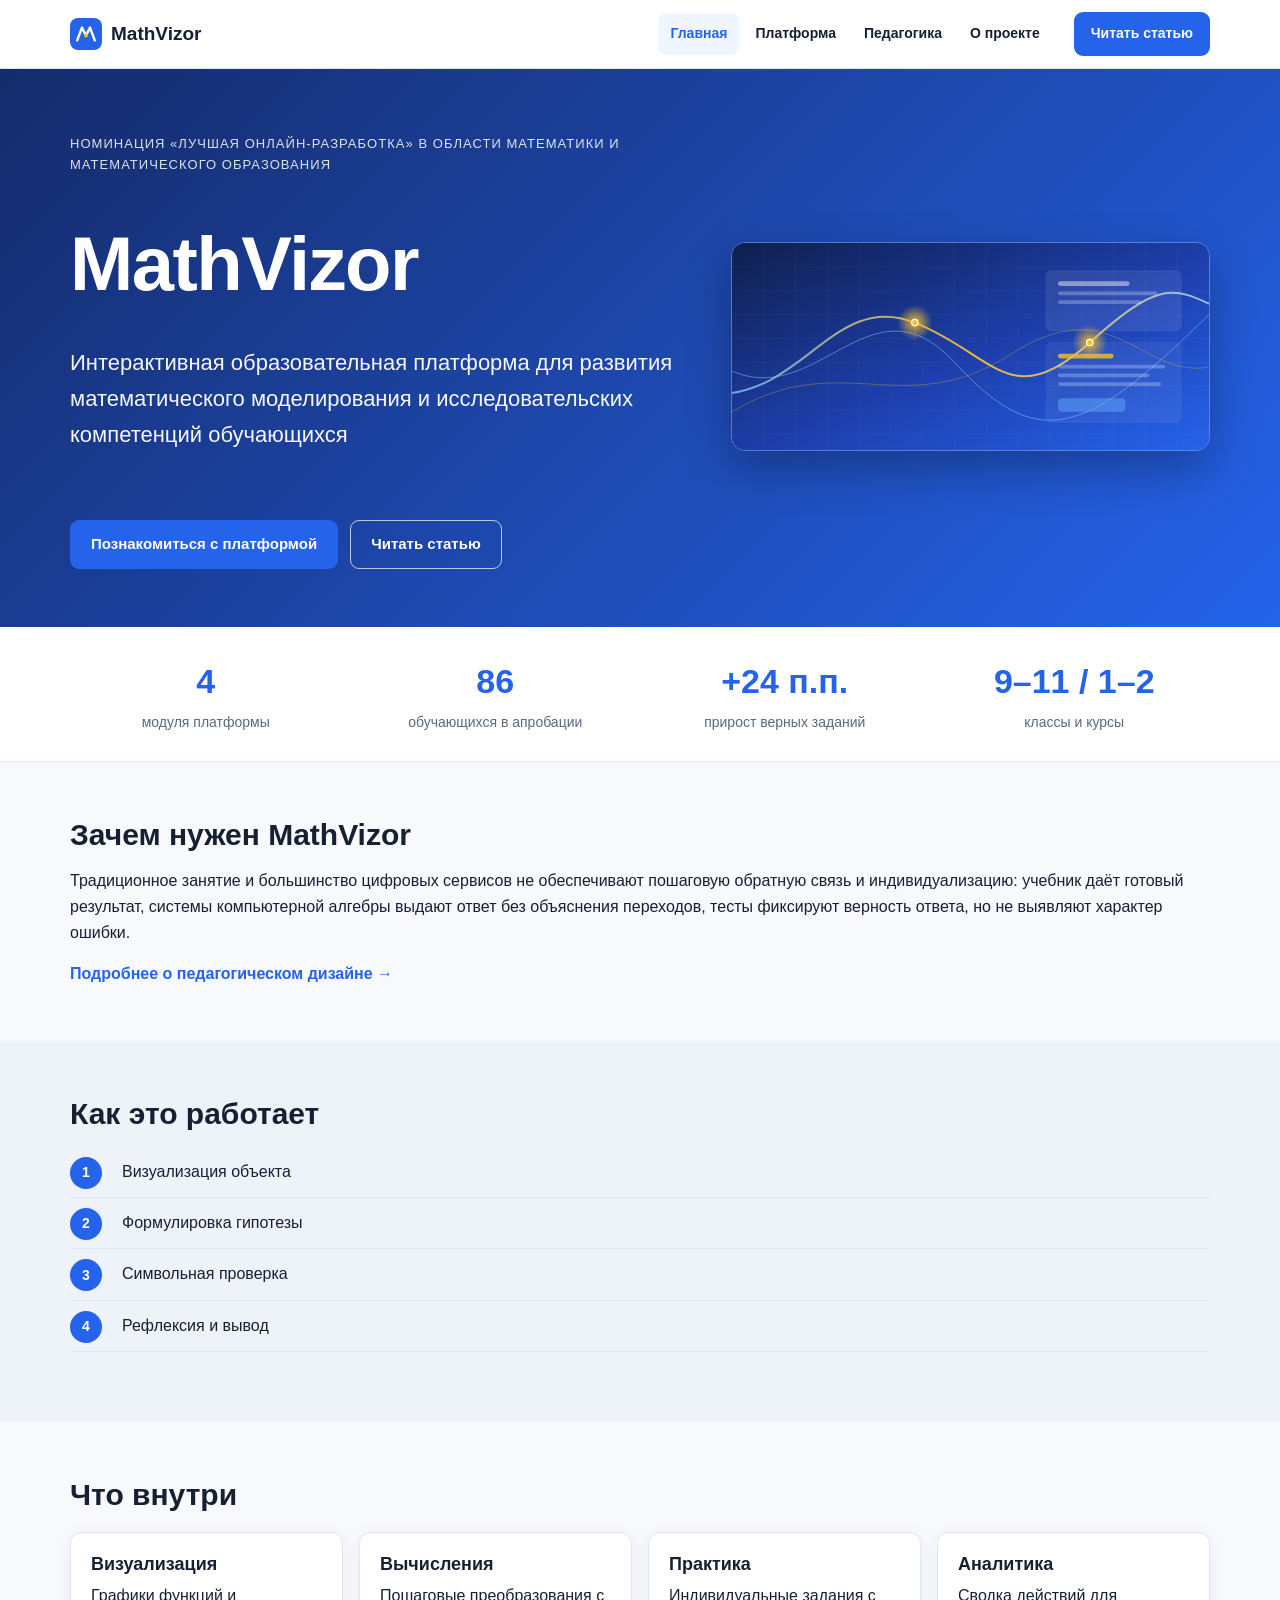
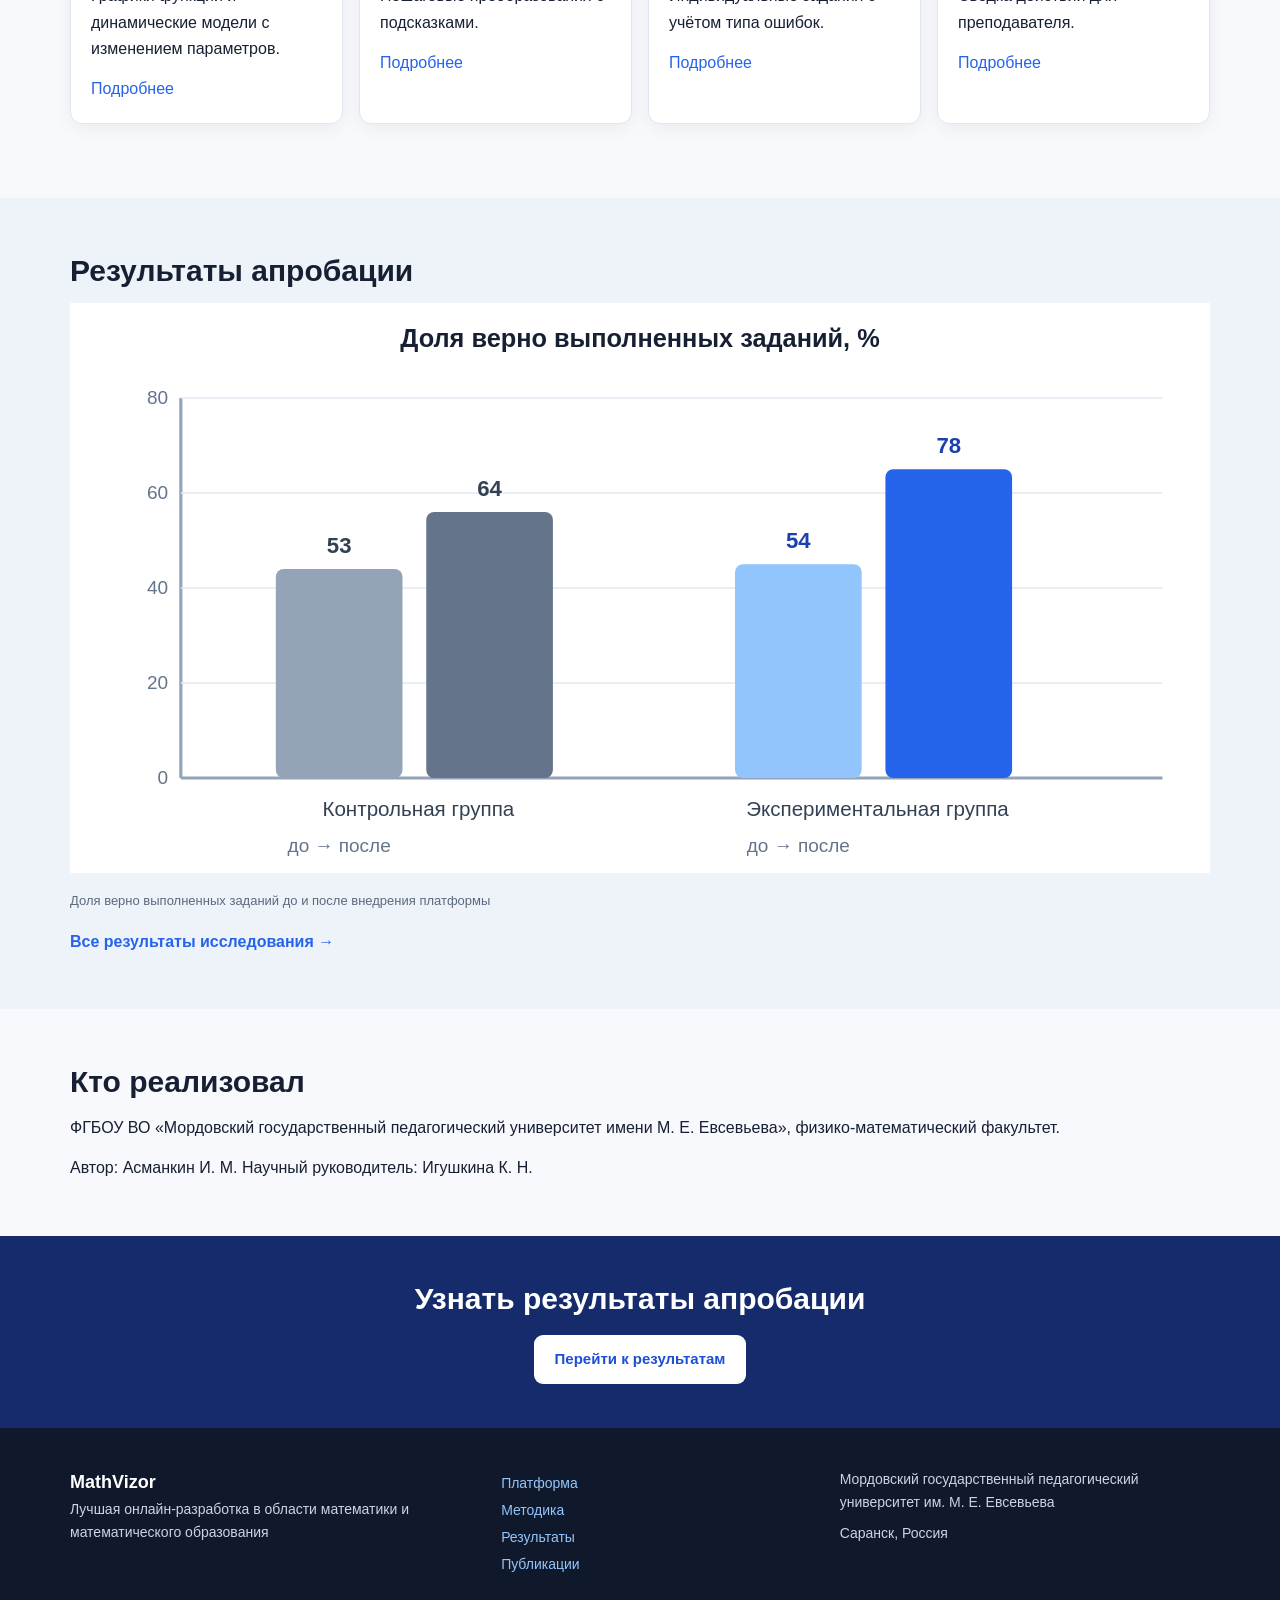
==== index.html @ 85812531 "git gut" ====
<!doctype html>
<html lang="ru">
<head>
  <meta charset="utf-8">
  <meta name="viewport" content="width=device-width, initial-scale=1">
  <title>MathVizor — интерактивная платформа обучения математике</title>
  <meta name="description" content="MathVizor — интерактивная веб-платформа для развития математического моделирования и исследовательских компетенций обучающихся.">
  <meta property="og:title" content="MathVizor — интерактивная платформа обучения математике">
  <meta property="og:description" content="Визуализация, символьные вычисления, адаптивные задания и аналитика обучения.">
  <meta property="og:type" content="website">
  <link rel="icon" href="assets/img/favicon.svg" type="image/svg+xml">
  <link rel="stylesheet" href="assets/css/style.css">
</head>
<body>
  <a class="skip-link" href="#main">Перейти к содержимому</a>

  <!-- ================= ШАПКА (дублируется на всех страницах) ================= -->
  <header class="site-header">
    <div class="container header-inner">
      <a class="logo" href="index.html" aria-label="MathVizor — на главную">
        <img src="assets/img/logo.svg" alt="" width="32" height="32">
        <span>MathVizor</span>
      </a>

      <nav class="main-nav" id="main-nav" aria-label="Основная навигация">
        <ul class="nav-list">
          <li><a class="is-active" href="index.html" aria-current="page">Главная</a></li>
          <li class="has-submenu">
            <a href="platform.html">Платформа</a>
            <ul class="submenu">
              <li><a href="platform.html">Возможности и интерфейс</a></li>
              <li><a href="technology.html">Архитектура и технологии</a></li>
              <li><a href="tasks.html">Задания и обратная связь</a></li>
            </ul>
          </li>
          <li class="has-submenu">
            <a href="pedagogy.html">Педагогика</a>
            <ul class="submenu">
              <li><a href="pedagogy.html">Педагогический дизайн</a></li>
              <li><a href="methodology.html">Методика использования</a></li>
              <li><a href="results.html">Результаты апробации</a></li>
            </ul>
          </li>
          <li class="has-submenu">
            <a href="about.html">О проекте</a>
            <ul class="submenu">
              <li><a href="about.html#authors">Авторы</a></li>
              <li><a href="publications.html">Публикации</a></li>
              <li><a href="about.html#contacts">Контакты</a></li>
            </ul>
          </li>
        </ul>
      </nav>

      <a class="btn btn-primary header-cta" href="publications.html">Читать статью</a>
      <button class="nav-toggle" type="button" aria-expanded="false"
              aria-controls="main-nav" aria-label="Открыть меню">
        <span></span><span></span><span></span>
      </button>
    </div>
  </header>

  <main id="main">

    <!-- 1. HERO -->
    <section class="hero" id="hero">
      <div class="container hero-inner">
        <p class="eyebrow">Номинация «Лучшая онлайн-разработка» в области математики и математического образования</p>
        <h1>MathVizor</h1>
        <p class="lead">Интерактивная образовательная платформа для развития математического моделирования и исследовательских компетенций обучающихся</p>
        <div class="actions">
          <a class="btn btn-primary" href="platform.html">Познакомиться с платформой</a>
          <a class="btn btn-ghost" href="publications.html">Читать статью</a>
        </div>
        <figure class="hero-art">
          <img src="assets/img/hero-math.svg" alt="Абстрактная визуализация графиков функций и критических точек">
        </figure>
      </div>
    </section>

    <!-- 2. КЛЮЧЕВЫЕ ЦИФРЫ -->
    <section class="stats" id="stats" aria-labelledby="stats-title">
      <div class="container">
        <h2 id="stats-title" class="visually-hidden">Ключевые цифры проекта</h2>
        <ul class="stats-grid">
          <li><strong>4</strong><span>модуля платформы</span></li>
          <li><strong>86</strong><span>обучающихся в апробации</span></li>
          <li><strong>+24 п.п.</strong><span>прирост верных заданий</span></li>
          <li><strong>9–11 / 1–2</strong><span>классы и курсы</span></li>
        </ul>
      </div>
    </section>

    <!-- 3. ПРОБЛЕМА -->
    <section class="section" id="problem">
      <div class="container">
        <h2>Зачем нужен MathVizor</h2>
        <p>Традиционное занятие и большинство цифровых сервисов не обеспечивают пошаговую обратную связь и индивидуализацию: учебник даёт готовый результат, системы компьютерной алгебры выдают ответ без объяснения переходов, тесты фиксируют верность ответа, но не выявляют характер ошибки.</p>
        <a class="text-link" href="pedagogy.html">Подробнее о педагогическом дизайне →</a>
      </div>
    </section>

    <!-- 4. КАК ЭТО РАБОТАЕТ -->
    <section class="section section-alt" id="how">
      <div class="container">
        <h2>Как это работает</h2>
        <ol class="steps">
          <li>Визуализация объекта</li>
          <li>Формулировка гипотезы</li>
          <li>Символьная проверка</li>
          <li>Рефлексия и вывод</li>
        </ol>
      </div>
    </section>

    <!-- 5. ЧТО ВНУТРИ -->
    <section class="section" id="modules">
      <div class="container">
        <h2>Что внутри</h2>
        <ul class="card-grid">
          <li class="card">
            <h3>Визуализация</h3>
            <p>Графики функций и динамические модели с изменением параметров.</p>
            <a href="platform.html">Подробнее</a>
          </li>
          <li class="card">
            <h3>Вычисления</h3>
            <p>Пошаговые преобразования с подсказками.</p>
            <a href="tasks.html">Подробнее</a>
          </li>
          <li class="card">
            <h3>Практика</h3>
            <p>Индивидуальные задания с учётом типа ошибок.</p>
            <a href="tasks.html">Подробнее</a>
          </li>
          <li class="card">
            <h3>Аналитика</h3>
            <p>Сводка действий для преподавателя.</p>
            <a href="platform.html">Подробнее</a>
          </li>
        </ul>
      </div>
    </section>

    <!-- 6. РЕЗУЛЬТАТЫ -->
    <section class="section section-alt" id="results-preview">
      <div class="container">
        <h2>Результаты апробации</h2>
        <figure>
          <img src="assets/img/results-chart.svg"
               alt="Доля верных заданий выросла с 54 до 78 процентов в экспериментальной группе и с 53 до 64 процентов в контрольной">
          <figcaption>Доля верно выполненных заданий до и после внедрения платформы</figcaption>
        </figure>
        <a class="text-link" href="results.html">Все результаты исследования →</a>
      </div>
    </section>

    <!-- 7. АВТОРЫ -->
    <section class="section" id="authors-preview">
      <div class="container">
        <h2>Кто реализовал</h2>
        <p>ФГБОУ ВО «Мордовский государственный педагогический университет имени М. Е. Евсевьева», физико-математический факультет.</p>
        <p>Автор: Асманкин И. М. Научный руководитель: Игушкина К. Н.</p>
      </div>
    </section>

    <!-- 8. ФИНАЛЬНЫЙ CTA -->
    <section class="cta">
      <div class="container">
        <h2>Узнать результаты апробации</h2>
        <a class="btn btn-light" href="results.html">Перейти к результатам</a>
      </div>
    </section>

  </main>

  <!-- ================= ПОДВАЛ (дублируется на всех страницах) ================= -->
  <footer class="site-footer">
    <div class="container footer-grid">
      <div>
        <strong>MathVizor</strong>
        <p>Лучшая онлайн-разработка в области математики и математического образования</p>
      </div>
      <nav aria-label="Ссылки в подвале">
        <ul>
          <li><a href="platform.html">Платформа</a></li>
          <li><a href="methodology.html">Методика</a></li>
          <li><a href="results.html">Результаты</a></li>
          <li><a href="publications.html">Публикации</a></li>
        </ul>
      </nav>
      <div>
        <p>Мордовский государственный педагогический университет им. М. Е. Евсевьева</p>
        <p>Саранск, Россия</p>
      </div>
    </div>
  </footer>

  <script src="assets/js/main.js" defer></script>
</body>
</html>
---- assets/css/style.css ----
/* MathVizor — стили статического сайта */
:root {
  --ink: #172033;
  --muted: #5b6a7d;
  --line: #dfe6ef;
  --bg: #f7f9fc;
  --card: #ffffff;
  --accent: #2563eb;
  --accent-dark: #1d4ed8;
  --accent-soft: #eff6ff;
  --radius: 12px;
  --shadow: 0 4px 18px rgba(23, 32, 51, .06);
}

*, *::before, *::after { box-sizing: border-box; }
html { scroll-behavior: smooth; }
body {
  margin: 0;
  font: 16px/1.65 "Segoe UI", Arial, sans-serif;
  color: var(--ink);
  background: var(--bg);
}
img, svg { max-width: 100%; height: auto; }
a { color: var(--accent); text-decoration: none; }
a:hover { color: var(--accent-dark); text-decoration: underline; }
h1, h2, h3 { line-height: 1.25; }
h1 { font-size: clamp(30px, 4vw, 46px); margin: 0 0 14px; }
h2 { font-size: clamp(23px, 3vw, 30px); margin: 0 0 14px; }
h3 { font-size: 18px; margin: 0 0 8px; }
p { margin: 0 0 14px; }
ol, ul { margin: 0 0 16px; padding-left: 22px; }
li { margin: 4px 0; }
.container { width: min(1140px, 92%); margin: 0 auto; }

.visually-hidden {
  position: absolute; width: 1px; height: 1px; padding: 0; margin: -1px;
  overflow: hidden; clip: rect(0 0 0 0); white-space: nowrap; border: 0;
}
.skip-link {
  position: absolute; left: -9999px; top: 0; z-index: 100;
  background: #fff; padding: 10px 16px; border: 2px solid var(--accent);
}
.skip-link:focus { left: 12px; top: 12px; }

/* ---------- Шапка ---------- */
.site-header {
  position: sticky; top: 0; z-index: 50;
  background: rgba(255,255,255,.96);
  border-bottom: 1px solid var(--line);
  backdrop-filter: blur(10px);
}
.header-inner {
  display: flex; align-items: center; gap: 22px;
  min-height: 68px;
}
.logo {
  display: inline-flex; align-items: center; gap: 9px;
  font-weight: 800; font-size: 19px; color: var(--ink); white-space: nowrap;
}
.logo:hover { text-decoration: none; color: var(--accent); }
.logo img { width: 32px; height: 32px; }

.main-nav { margin-left: auto; }
.nav-list { display: flex; gap: 4px; list-style: none; margin: 0; padding: 0; }
.nav-list > li { position: relative; margin: 0; }
.nav-list > li > a {
  display: block; padding: 9px 12px; border-radius: 8px;
  font-size: 14px; font-weight: 600; color: var(--ink);
}
.nav-list > li > a:hover { background: var(--accent-soft); color: var(--accent); text-decoration: none; }
.nav-list a.is-active { color: var(--accent); background: var(--accent-soft); }
.submenu {
  display: none; position: absolute; top: 100%; left: 0; z-index: 60;
  min-width: 230px; list-style: none; margin: 0; padding: 8px;
  background: #fff; border: 1px solid var(--line);
  border-radius: 10px; box-shadow: var(--shadow);
}
.has-submenu:hover > .submenu,
.has-submenu:focus-within > .submenu { display: block; }
.submenu li { margin: 0; }
.submenu a { display: block; padding: 8px 10px; border-radius: 6px; font-size: 14px; color: var(--ink); }
.submenu a:hover { background: var(--accent-soft); text-decoration: none; }

.btn {
  display: inline-block; padding: 11px 20px; border-radius: 9px;
  font-weight: 700; font-size: 15px; border: 1px solid transparent; cursor: pointer;
}
.btn:hover { text-decoration: none; }
.btn-primary { background: var(--accent); color: #fff; }
.btn-primary:hover { background: var(--accent-dark); color: #fff; }
.btn-ghost { border-color: rgba(255,255,255,.7); color: #fff; }
.btn-ghost:hover { background: rgba(255,255,255,.12); color: #fff; }
.btn-light { background: #fff; color: var(--accent-dark); }
.btn-light:hover { background: #eef2ff; color: var(--accent-dark); }
.header-cta { white-space: nowrap; font-size: 14px; padding: 9px 16px; }

.nav-toggle {
  display: none; flex-direction: column; gap: 4px;
  background: none; border: 1px solid var(--line); border-radius: 8px;
  padding: 8px; cursor: pointer;
}
.nav-toggle span { display: block; width: 20px; height: 2px; background: var(--ink); }

/* ---------- Главная ---------- */
.hero {
  background: linear-gradient(135deg, #152b6b 0%, #2563eb 100%);
  color: #fff; padding: 64px 0 58px;
}
.hero h1 { font-size: clamp(46px, 8vw, 76px); margin: 0 0 8px; letter-spacing: -.02em; }
.hero .eyebrow {
  margin: 0 0 14px; font-size: 13px; letter-spacing: .08em;
  text-transform: uppercase; opacity: .85; max-width: 720px;
}
.hero .lead { font-size: clamp(18px, 2.2vw, 22px); max-width: 760px; opacity: .96; }
.hero .actions { display: flex; gap: 12px; flex-wrap: wrap; margin-top: 26px; }

.stats { background: #fff; border-bottom: 1px solid var(--line); }
.stats-grid {
  list-style: none; margin: 0; padding: 26px 0;
  display: grid; grid-template-columns: repeat(4, 1fr); gap: 18px;
}
.stats-grid li { margin: 0; text-align: center; }
.stats-grid strong { display: block; font-size: clamp(24px, 3vw, 34px); color: var(--accent); }
.stats-grid span { font-size: 14px; color: var(--muted); }
.stats-grid.compact { padding: 10px 0; }
.stats-grid.compact strong { font-size: 26px; }

.section { padding: 54px 0; }
.section-alt { background: #eef3f9; }
.section > .container > p:last-child { margin-bottom: 0; }
.mt { margin-top: 18px; }
.small { font-size: 13px; color: var(--muted); }
.text-link { font-weight: 700; }

.steps { list-style: none; padding: 0; counter-reset: step; }
.steps li {
  position: relative; padding: 12px 0 12px 52px; margin: 0;
  border-bottom: 1px solid var(--line); counter-increment: step;
}
.steps li::before {
  content: counter(step); position: absolute; left: 0; top: 10px;
  width: 32px; height: 32px; border-radius: 50%;
  background: var(--accent); color: #fff; font-weight: 700;
  display: grid; place-items: center; font-size: 14px;
}
.steps-inline { display: flex; flex-wrap: wrap; gap: 10px; }
.steps-inline li {
  border: 1px solid var(--line); border-radius: 999px;
  padding: 8px 16px 8px 44px; background: #fff; flex: 1 1 auto;
}
.steps-inline li::before { top: 5px; width: 26px; height: 26px; font-size: 13px; }

.card-grid {
  list-style: none; padding: 0;
  display: grid; grid-template-columns: repeat(auto-fit, minmax(250px, 1fr)); gap: 16px;
}
.card-grid.four { grid-template-columns: repeat(auto-fit, minmax(220px, 1fr)); }
.card {
  background: var(--card); border: 1px solid var(--line);
  border-radius: var(--radius); padding: 20px; box-shadow: var(--shadow);
}
.card p:last-child { margin-bottom: 0; }

figure { margin: 0 0 18px; }
figcaption { font-size: 13px; color: var(--muted); margin-top: 8px; }
.table-block { overflow-x: auto; }
.data-table { background: #fff; font-size: 14px; }
.data-table caption { font-weight: 700; text-align: left; padding: 10px 0; color: var(--ink); }
.data-table th, .data-table td { border: 1px solid var(--line); padding: 10px 12px; vertical-align: top; }
.data-table thead th { background: var(--accent-soft); }
.data-table tbody th { font-weight: 600; width: 30%; }

.note {
  border-left: 4px solid var(--accent); background: var(--accent-soft);
  padding: 14px 18px; border-radius: 0 10px 10px 0; margin: 20px 0 0;
  font-size: 14px;
}
.note:last-child { margin-bottom: 0; }

.cta { background: #152b6b; color: #fff; padding: 44px 0; text-align: center; }
.cta h2 { margin-bottom: 18px; }

/* ---------- Внутренние страницы ---------- */
.breadcrumbs { background: #fff; border-bottom: 1px solid var(--line); }
.breadcrumbs ol {
  list-style: none; display: flex; flex-wrap: wrap; gap: 6px;
  margin: 0; padding: 12px 0; font-size: 13px; color: var(--muted);
}
.breadcrumbs li:not(:last-child)::after { content: "/"; margin-left: 6px; color: #aab5c4; }
.page-head { background: #fff; padding: 36px 0 10px; }
.page-head .lead { max-width: 780px; color: var(--muted); font-size: 18px; }
.two-columns {
  display: grid; grid-template-columns: repeat(auto-fit, minmax(300px, 1fr)); gap: 24px;
}
.two-columns > figure { align-self: start; }

.timeline { list-style: none; padding: 0; }
.timeline li {
  position: relative; margin: 0 0 14px; padding: 18px 20px 18px 56px;
  background: #fff; border: 1px solid var(--line); border-radius: var(--radius);
}
.timeline li::before {
  content: ""; position: absolute; left: 22px; top: 26px;
  width: 12px; height: 12px; border-radius: 50%; background: var(--accent);
  box-shadow: 0 0 0 5px var(--accent-soft);
}
.timeline p:last-child { margin-bottom: 0; }

.accordion {
  background: #fff; border: 1px solid var(--line);
  border-radius: 10px; padding: 12px 18px; margin-bottom: 10px;
}
.accordion summary { cursor: pointer; font-weight: 700; }
.accordion p { margin: 12px 0 4px; color: var(--muted); }

.pub-list li { margin-bottom: 10px; }

/* ---------- Галерея фотографий ---------- */
.gallery {
  display: grid; grid-template-columns: repeat(auto-fit, minmax(230px, 1fr)); gap: 16px;
}
.gallery figure { background: #fff; border: 1px solid var(--line); border-radius: var(--radius); padding: 12px; }
.gallery img { border-radius: 8px; width: 100%; aspect-ratio: 4 / 3; object-fit: cover; background: #eef2f7; }
.gallery figcaption { font-weight: 600; text-align: center; }

/* ---------- Подвал ---------- */
.site-footer { background: #10192b; color: #cbd5e1; padding: 40px 0 28px; font-size: 14px; }
.site-footer a { color: #93c5fd; }
.footer-grid { display: grid; grid-template-columns: 1.3fr 1fr 1.2fr; gap: 30px; }
.footer-grid strong { color: #fff; font-size: 18px; }
.footer-grid ul { list-style: none; padding: 0; margin: 0; }
.footer-grid p { margin-bottom: 8px; }

/* ---------- Адаптив ---------- */
@media (max-width: 900px) {
  .nav-toggle { display: inline-flex; }
  .main-nav {
    display: none; position: absolute; top: 100%; left: 0; right: 0;
    background: #fff; border-bottom: 1px solid var(--line); padding: 10px 4%;
    box-shadow: var(--shadow);
  }
  .main-nav.is-open { display: block; }
  .nav-list { flex-direction: column; }
  .nav-list > li > a { padding: 10px 12px; }
  .submenu { position: static; box-shadow: none; border: 0; padding: 0 0 0 12px; }
  .has-submenu:hover > .submenu, .has-submenu:focus-within > .submenu { display: block; }
  .header-cta { display: none; }
  .footer-grid { grid-template-columns: 1fr; gap: 18px; }
}
@media (max-width: 620px) {
  .stats-grid { grid-template-columns: repeat(2, 1fr); }
  .section { padding: 38px 0; }
  .hero { padding: 46px 0 40px; }
  .data-table { font-size: 13px; }
  .data-table th, .data-table td { padding: 8px; }
  .data-table tbody th { width: auto; }
}
/* ---------- Иллюстрации ---------- */
.hero-inner {
  position: relative;
  display: grid;
  grid-template-columns: minmax(0, 1fr) minmax(280px, 42%);
  gap: 26px;
  align-items: center;
}
.hero-inner > .eyebrow,
.hero-inner > h1,
.hero-inner > .lead,
.hero-inner > .actions { grid-column: 1; }
.hero-art {
  grid-column: 2;
  grid-row: 1 / span 4;
  margin: 0;
}
.hero-art img {
  border-radius: 14px;
  border: 1px solid rgba(255,255,255,.25);
  box-shadow: 0 18px 45px rgba(0,0,0,.28);
}
.cycle-figure { max-width: 420px; margin: 0 auto 26px; }
.two-columns figure img { border-radius: 10px; border: 1px solid var(--line); }
.gallery img { object-fit: cover; background: #fff; }

@media (max-width: 900px) {
  .hero-inner { grid-template-columns: 1fr; }
  .hero-art { grid-column: 1; grid-row: auto; margin-top: 22px; }
}

@media print {
  .site-header, .nav-toggle, .cta, .skip-link { display: none; }
  body { background: #fff; }
  .section { padding: 18px 0; }
}
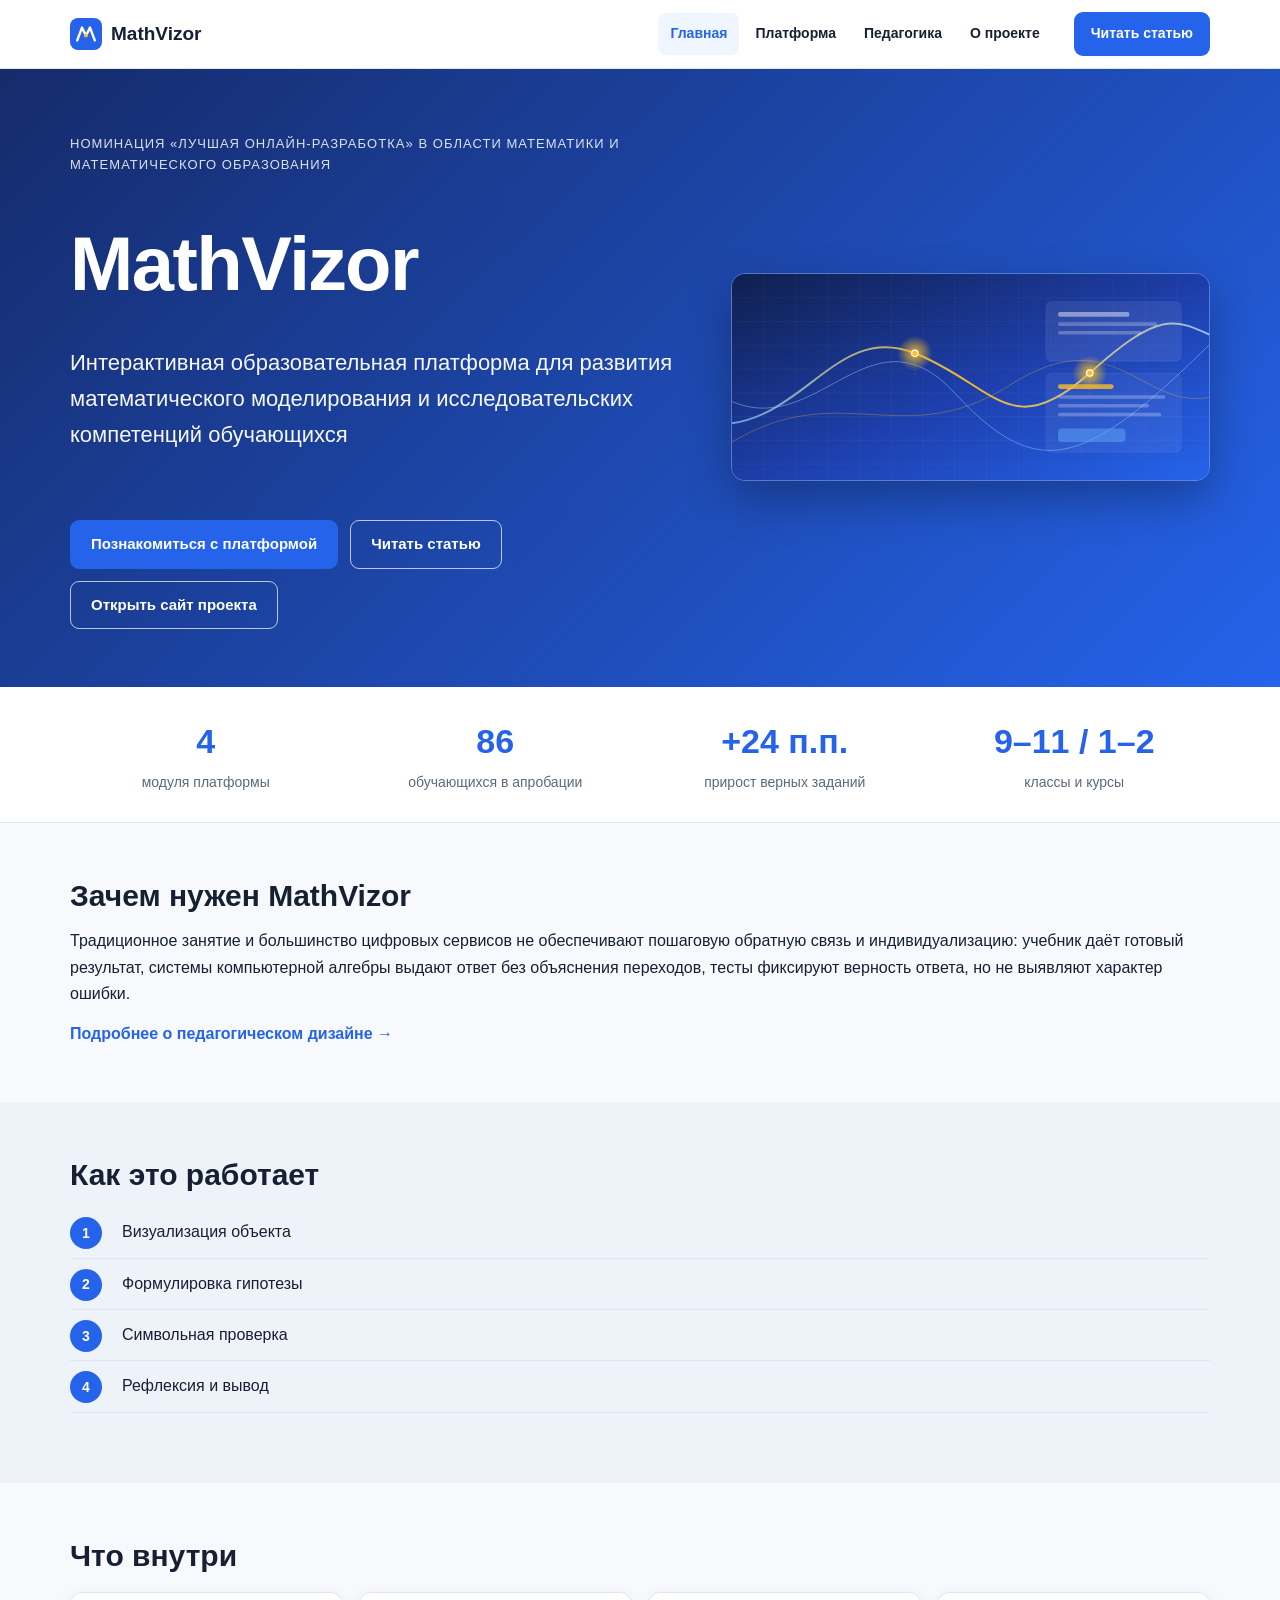
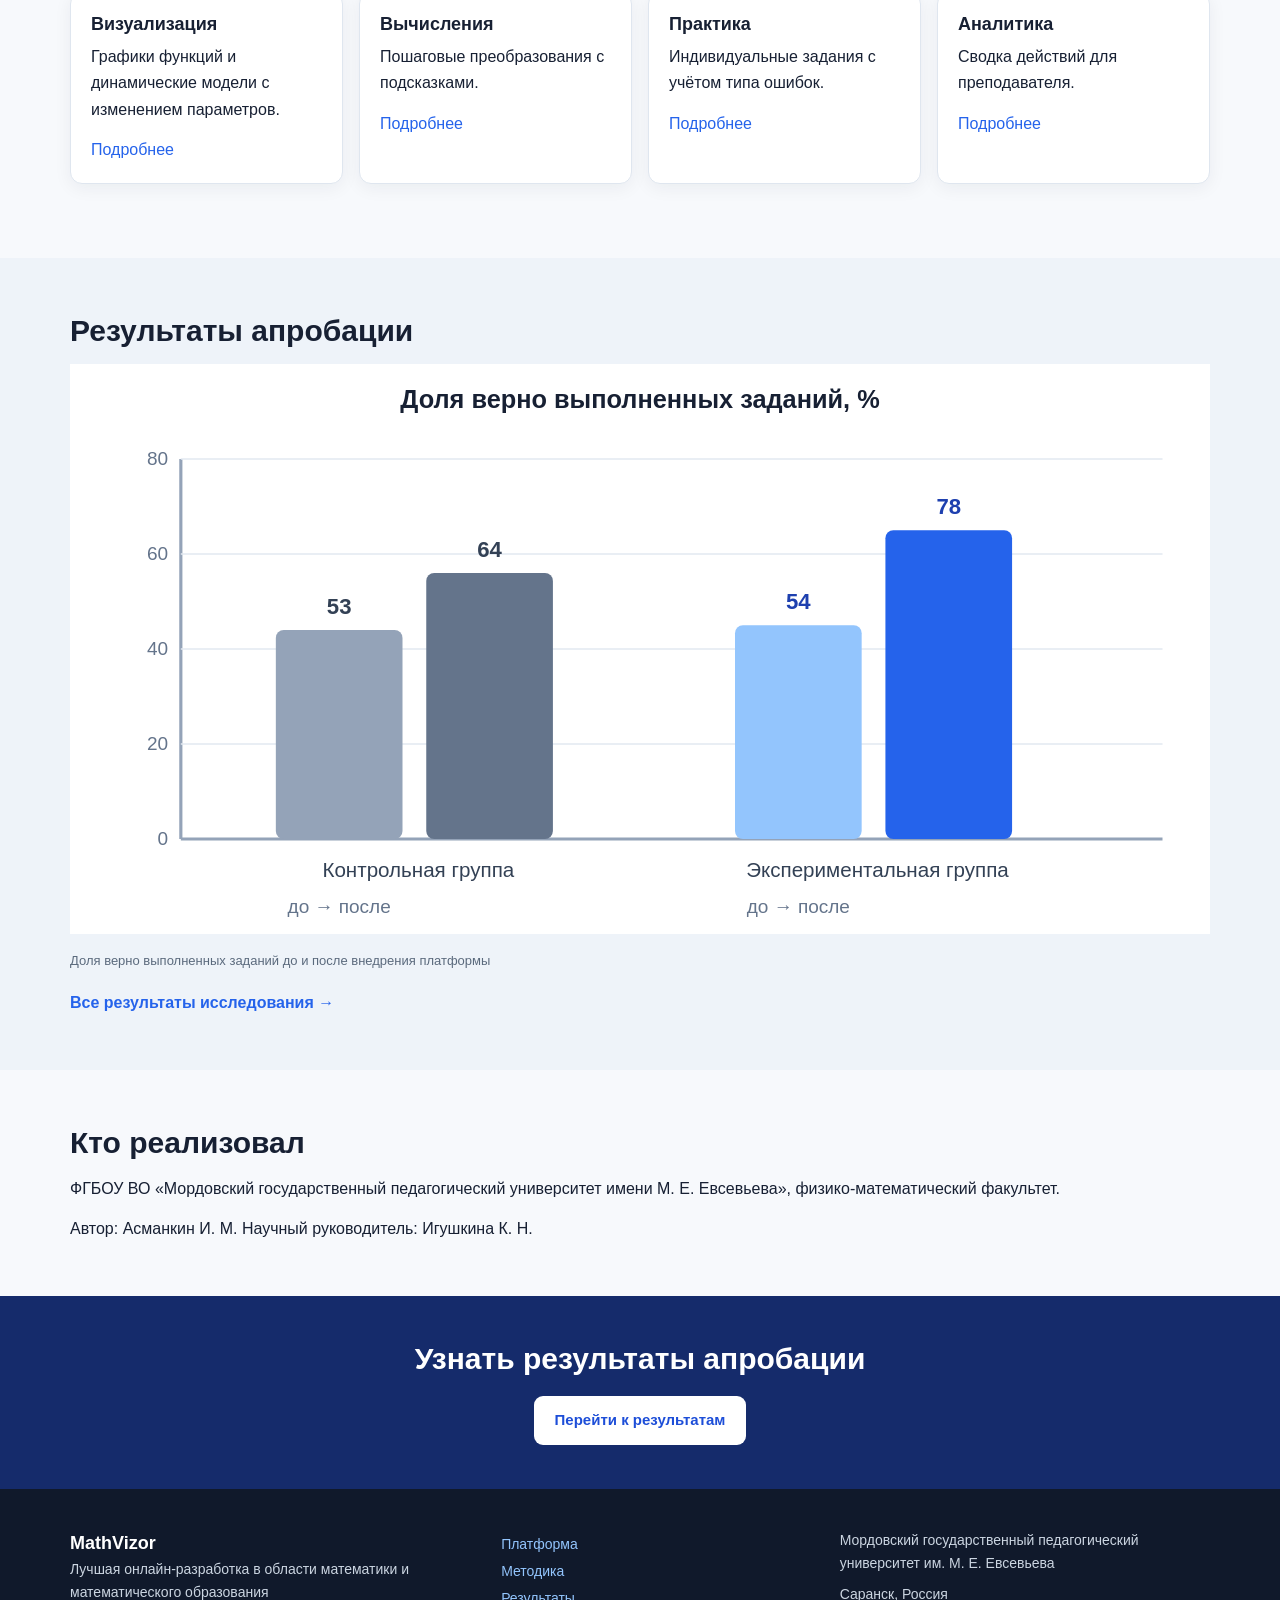
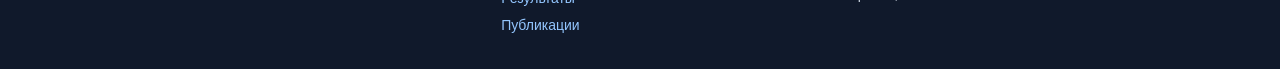
==== commit 01ed7620: "git gut v2" ====
--- a/index.html
+++ b/index.html
@@ -71,6 +71,7 @@
         <div class="actions">
           <a class="btn btn-primary" href="platform.html">Познакомиться с платформой</a>
           <a class="btn btn-ghost" href="publications.html">Читать статью</a>
+          <a class="btn btn-ghost" href="https://asmankinigor.github.io/mysite/" target="_blank" rel="noopener">Открыть сайт проекта</a>
         </div>
         <figure class="hero-art">
           <img src="assets/img/hero-math.svg" alt="Абстрактная визуализация графиков функций и критических точек">
--- a/assets/css/style.css
+++ b/assets/css/style.css
@@ -14,6 +14,7 @@
 
 *, *::before, *::after { box-sizing: border-box; }
 html { scroll-behavior: smooth; }
+[id] { scroll-margin-top: 84px; }
 body {
   margin: 0;
   font: 16px/1.65 "Segoe UI", Arial, sans-serif;
@@ -222,6 +223,94 @@
 .gallery figure { background: #fff; border: 1px solid var(--line); border-radius: var(--radius); padding: 12px; }
 .gallery img { border-radius: 8px; width: 100%; aspect-ratio: 4 / 3; object-fit: cover; background: #eef2f7; }
 .gallery figcaption { font-weight: 600; text-align: center; }
+
+/* ---------- Форма ввода задания ---------- */
+.task-form {
+  background: #fff; border: 1px solid var(--line);
+  border-radius: var(--radius); padding: 24px; box-shadow: var(--shadow);
+}
+.form-grid { display: grid; grid-template-columns: repeat(2, minmax(0, 1fr)); gap: 20px; }
+.form-field { display: flex; flex-direction: column; min-width: 0; }
+.form-field label { font-weight: 700; margin-bottom: 6px; }
+.form-field .sub-label { margin-top: 16px; }
+.form-field input[type="text"],
+.form-field textarea,
+.form-field select,
+.result-override select {
+  width: 100%; padding: 10px 12px; border: 1px solid var(--line);
+  border-radius: 8px; background: #fff; color: var(--ink);
+  font: inherit; font-size: 15px;
+}
+.form-field textarea { resize: vertical; min-height: 96px; }
+.form-field input:focus,
+.form-field textarea:focus,
+.form-field select:focus,
+.result-override select:focus { outline: 2px solid var(--accent); outline-offset: 1px; }
+.form-field input[type="file"] { font-size: 13px; max-width: 100%; padding: 6px 0; }
+.field-hint { font-size: 13px; color: var(--muted); margin: 6px 0 0; }
+.graph-preview {
+  display: block; max-height: 220px; margin-top: 10px;
+  border: 1px solid var(--line); border-radius: 8px; background: #f8fafc; object-fit: contain;
+}
+.graph-preview[hidden] { display: none; }
+.form-actions { display: flex; flex-wrap: wrap; gap: 10px; margin-top: 20px; }
+.form-actions .btn-light { border-color: var(--line); }
+
+.task-result { margin-top: 22px; }
+.task-result[hidden] { display: none; }
+.result-card {
+  background: #fff; border: 1px solid var(--accent); border-left-width: 5px;
+  border-radius: var(--radius); padding: 24px; box-shadow: var(--shadow);
+}
+.result-label {
+  margin: 0 0 4px; font-size: 13px; font-weight: 700;
+  text-transform: uppercase; letter-spacing: .05em; color: var(--accent);
+}
+.result-card h3 { font-size: 22px; }
+.result-summary { color: var(--muted); }
+.result-caption { margin: 14px 0 4px; font-size: 14px; font-weight: 700; }
+.result-signals { font-size: 14px; color: var(--muted); margin-bottom: 18px; }
+.result-override {
+  display: flex; flex-wrap: wrap; align-items: center; gap: 10px;
+  margin-top: 20px; padding-top: 16px; border-top: 1px solid var(--line);
+}
+.result-override label { font-size: 14px; font-weight: 600; }
+.result-override select { width: auto; max-width: 100%; }
+.result-override .btn-light { border-color: var(--line); }
+.result-error { border-left-color: #b45309; }
+.result-error h3 { color: #b45309; }
+
+.generated-method {
+  margin-top: 22px; padding-top: 18px; border-top: 1px solid var(--line);
+}
+.generated-method h4 { font-size: 19px; margin: 0 0 12px; }
+.method-steps { list-style: none; padding: 0; counter-reset: method; }
+.method-steps li {
+  position: relative; margin: 0 0 12px; padding: 12px 16px 12px 46px;
+  background: var(--accent-soft); border-radius: 10px;
+}
+.method-steps li strong { display: block; color: var(--accent-dark); }
+.method-steps p { margin: 4px 0 0; font-size: 14px; color: var(--ink); }
+.method-implementation {
+  margin-top: 16px; padding: 16px; background: #f8fafc;
+  border: 1px solid var(--line); border-radius: 10px;
+}
+.method-implementation h5 { font-size: 16px; margin: 0 0 10px; }
+.method-implementation p { font-size: 14px; margin-bottom: 8px; }
+.method-plot-wrap { margin: 12px 0 6px; }
+.plot-svg-host { display: block; }
+.method-plot {
+  display: block; width: 100%; max-width: 680px; height: auto;
+  background: #fff; border: 1px solid var(--line); border-radius: 8px; margin: 10px 0;
+  cursor: grab; touch-action: none; user-select: none;
+}
+.method-plot.is-dragging { cursor: grabbing; }
+.method-plot text { font-family: var(--font-body, system-ui, sans-serif); pointer-events: none; }
+.plot-hover text { paint-order: stroke; }
+.plot-scale { font-size: 12px; color: #64748b; margin: 0; }
+.plot-hint { font-size: 12px; color: #94a3b8; margin: 4px 0 0; }
+.form-field-wide { max-width: 760px; }
+.method-link { margin: 18px 0 0; }
 
 /* ---------- Подвал ---------- */
 .site-footer { background: #10192b; color: #cbd5e1; padding: 40px 0 28px; font-size: 14px; }
@@ -254,6 +343,9 @@
   .data-table { font-size: 13px; }
   .data-table th, .data-table td { padding: 8px; }
   .data-table tbody th { width: auto; }
+  .form-grid { grid-template-columns: 1fr; }
+  .task-form, .result-card { padding: 18px; }
+  .result-override select { width: 100%; }
 }
 /* ---------- Иллюстрации ---------- */
 .hero-inner {
